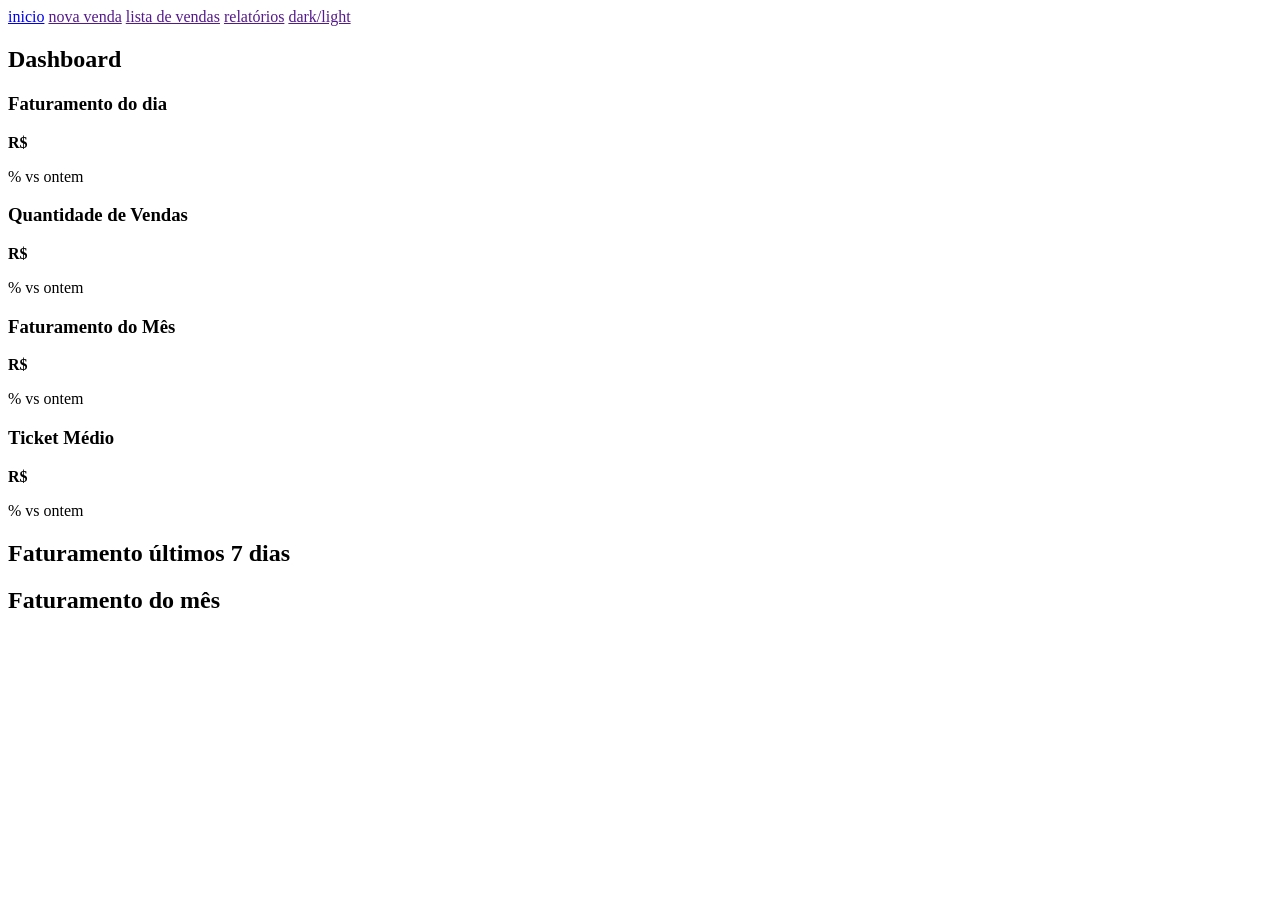
==== index.html @ bfa8e254 "conteúdo" ====
<!DOCTYPE html>
<html lang="pt-br">
<head>
    <meta charset="UTF-8">
    <meta name="viewport" content="width=device-width, initial-scale=1.0">
    <title>Silk Vendas</title>

    <link rel="preconnect" href="https://fonts.googleapis.com">
    <link rel="preconnect" href="https://fonts.gstatic.com" crossorigin>

    <link href="https://fonts.googleapis.com/css2?family=Poppins:wght@300;400;500;600;700&display=swap" rel="stylesheet">

</head>
<body>
    <main class="dashboard">
        <!-- SIDEBAR -->
         <aside class="sidebar">
            <a href="index.html">inicio</a>

            <a href="">nova venda</a>

            <a href="">lista de vendas</a>

            <a href="">relatórios</a>

            <a href="">dark/light</a>
         </aside>

         <section class="content">
            <header class="topbar">
                <h1>Dashboard</h1>
            </header>

            <!-- CARDS -->
            <section class="cards">
                <div class="card">
                    <h3>Faturamento do dia</h3>
                    <strong>R$</strong>
                    <p>% vs ontem</p>
                </div>

                <div class="card">
                    <h3>Quantidade de Vendas</h3>
                    <strong>R$</strong>
                    <p>% vs ontem</p>
                </div>

                <div class="card">
                    <h3>Faturamento do Mês</h3>
                    <strong>R$</strong>
                    <p>% vs ontem</p>
                </div>

                <div class="card">
                    <h3>Ticket Médio</h3>
                    <strong>R$</strong>
                    <p>% vs ontem</p>
                </div>
            </section>

            <!-- GRÁFICOS -->
            <section class="charts">
                <div class="chart">
                    <h2>Faturamento últimos 7 dias</h2>
                </div>

                <div class="chart">
                    <h2>Faturamento do mês</h2>
                </div>
            </section>
         </section>
    </main>
</body>
</html>
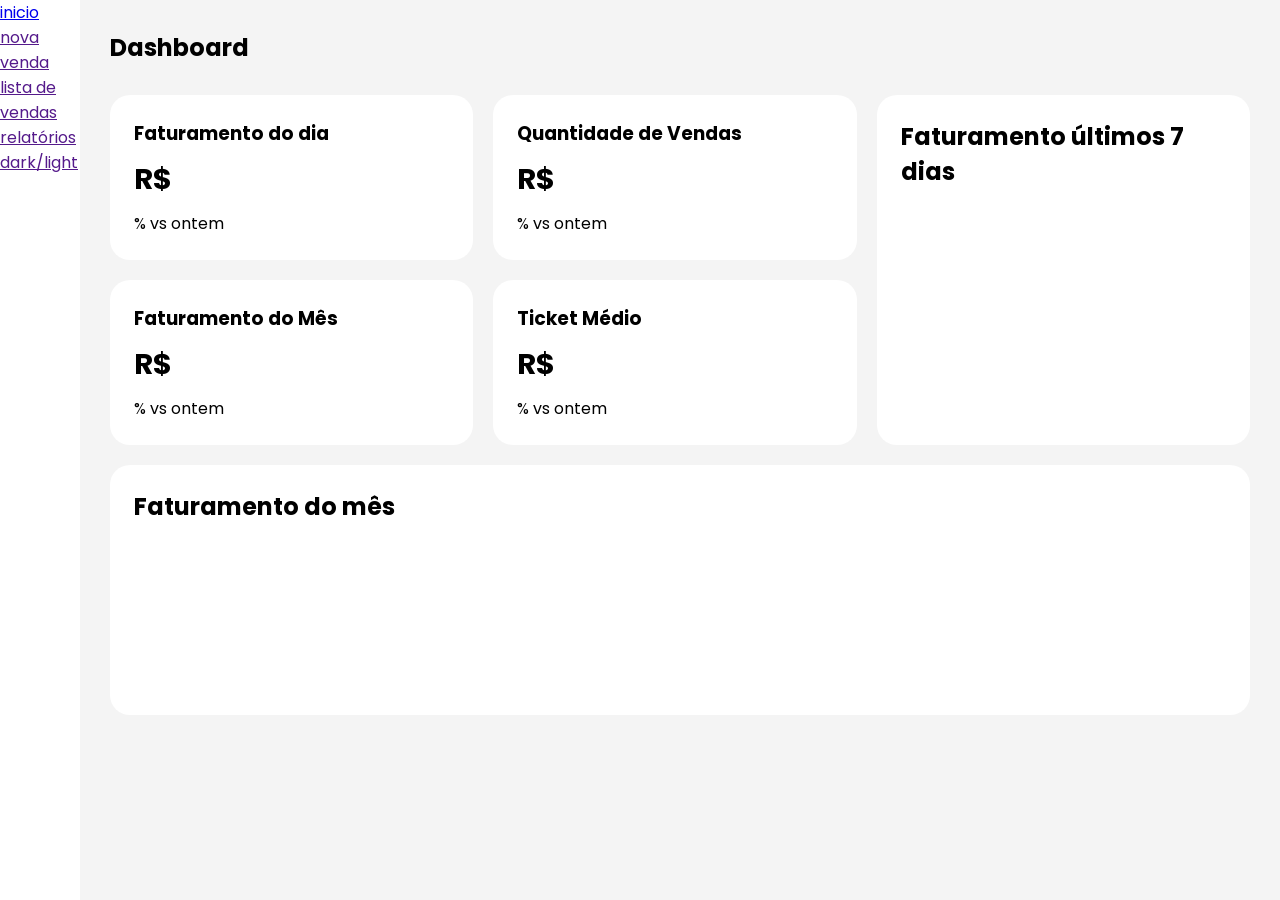
==== commit 214bd6fa: "css" ====
--- a/index.html
+++ b/index.html
@@ -10,6 +10,7 @@
 
     <link href="https://fonts.googleapis.com/css2?family=Poppins:wght@300;400;500;600;700&display=swap" rel="stylesheet">
 
+    <link rel="stylesheet" href="estilos/dashboard.css">
 </head>
 <body>
     <main class="dashboard">
@@ -31,40 +32,36 @@
                 <h1>Dashboard</h1>
             </header>
 
-            <!-- CARDS -->
-            <section class="cards">
-                <div class="card">
-                    <h3>Faturamento do dia</h3>
-                    <strong>R$</strong>
-                    <p>% vs ontem</p>
-                </div>
+            <section class="dashboard-grid">
+                <!-- CARDS -->
+                <section class="cards">
+                    <div class="card">
+                        <h3>Faturamento do dia</h3>
+                        <strong>R$</strong>
+                        <p>% vs ontem</p>
+                    </div>
+                    <div class="card">
+                        <h3>Quantidade de Vendas</h3>
+                        <strong>R$</strong>
+                        <p>% vs ontem</p>
+                    </div>
+                    <div class="card">
+                        <h3>Faturamento do Mês</h3>
+                        <strong>R$</strong>
+                        <p>% vs ontem</p>
+                    </div>
+                    <div class="card">
+                        <h3>Ticket Médio</h3>
+                        <strong>R$</strong>
+                        <p>% vs ontem</p>
+                    </div>
+                </section>
 
-                <div class="card">
-                    <h3>Quantidade de Vendas</h3>
-                    <strong>R$</strong>
-                    <p>% vs ontem</p>
-                </div>
-
-                <div class="card">
-                    <h3>Faturamento do Mês</h3>
-                    <strong>R$</strong>
-                    <p>% vs ontem</p>
-                </div>
-
-                <div class="card">
-                    <h3>Ticket Médio</h3>
-                    <strong>R$</strong>
-                    <p>% vs ontem</p>
-                </div>
-            </section>
-
-            <!-- GRÁFICOS -->
-            <section class="charts">
-                <div class="chart">
+                <!-- GRÁFICOS -->
+                <div class="chart week-chart">
                     <h2>Faturamento últimos 7 dias</h2>
                 </div>
-
-                <div class="chart">
+                <div class="chart month-chart">
                     <h2>Faturamento do mês</h2>
                 </div>
             </section>
--- a/estilos/dashboard.css
+++ b/estilos/dashboard.css
@@ -0,0 +1,118 @@
+* {
+    margin: 0;
+    padding: 0;
+    box-sizing: border-box;
+}
+
+body {
+    min-height: 100vh;
+    background: #80808015;
+    font-family: 'Poppins', sans-serif;
+}
+
+.dashboard {
+    display: flex;
+    min-height: 100vh;
+}
+
+.sidebar {
+    width: 80px;
+    background-color: white;
+}
+
+.content {
+    flex: 1;
+    padding: 30px;
+}
+
+.topbar {
+    margin-bottom: 30px;
+}
+
+.dashboard-grid {
+    display: grid;
+    grid-template-columns: 2fr 1fr;
+    grid-template-areas: 
+        "cards week"
+        "month month";
+    gap: 20px;
+}
+
+.cards {
+    display: grid;
+    grid-template-columns: repeat(2, 1fr);
+    gap: 20px;
+
+    grid-area: cards;
+}
+
+.card, .chart {
+    background-color: white;
+    padding: 24px;
+    border-radius: 20px;
+}
+
+.card strong {
+    display: block;
+    font-size: 1.8rem;
+    margin: 10px 0;
+}
+
+.charts {
+    display: grid;
+    gap: 20px;
+    margin-top: 20px;
+}
+
+.chart {
+    min-height: 250px;
+}
+
+.week-chart {
+    grid-area: week;
+    min-height: 100%;
+}
+.month-chart {
+    grid-area: month;
+}
+
+/* MOBILE */
+@media (max-width: 800px) {
+    .dashboard {
+        flex-direction: column;
+    }
+
+    .sidebar {
+        width: 100%;
+        height: 60px;
+
+        display: flex;
+        align-items: center;
+        justify-content: center;
+        gap: 10px;
+    }
+
+    .content {
+        padding: 20px;
+    }
+
+    .dashboard-grid {
+        grid-template-columns: 1fr;
+        grid-template-areas: 
+            "cards"
+            "week"
+            "month";
+    }
+
+    .cards {
+        grid-template-columns: 1fr;
+    }
+
+    .card strong {
+        font-size: 1.5rem;
+    }
+
+    .chart {
+        min-height: 220px;
+    }
+}
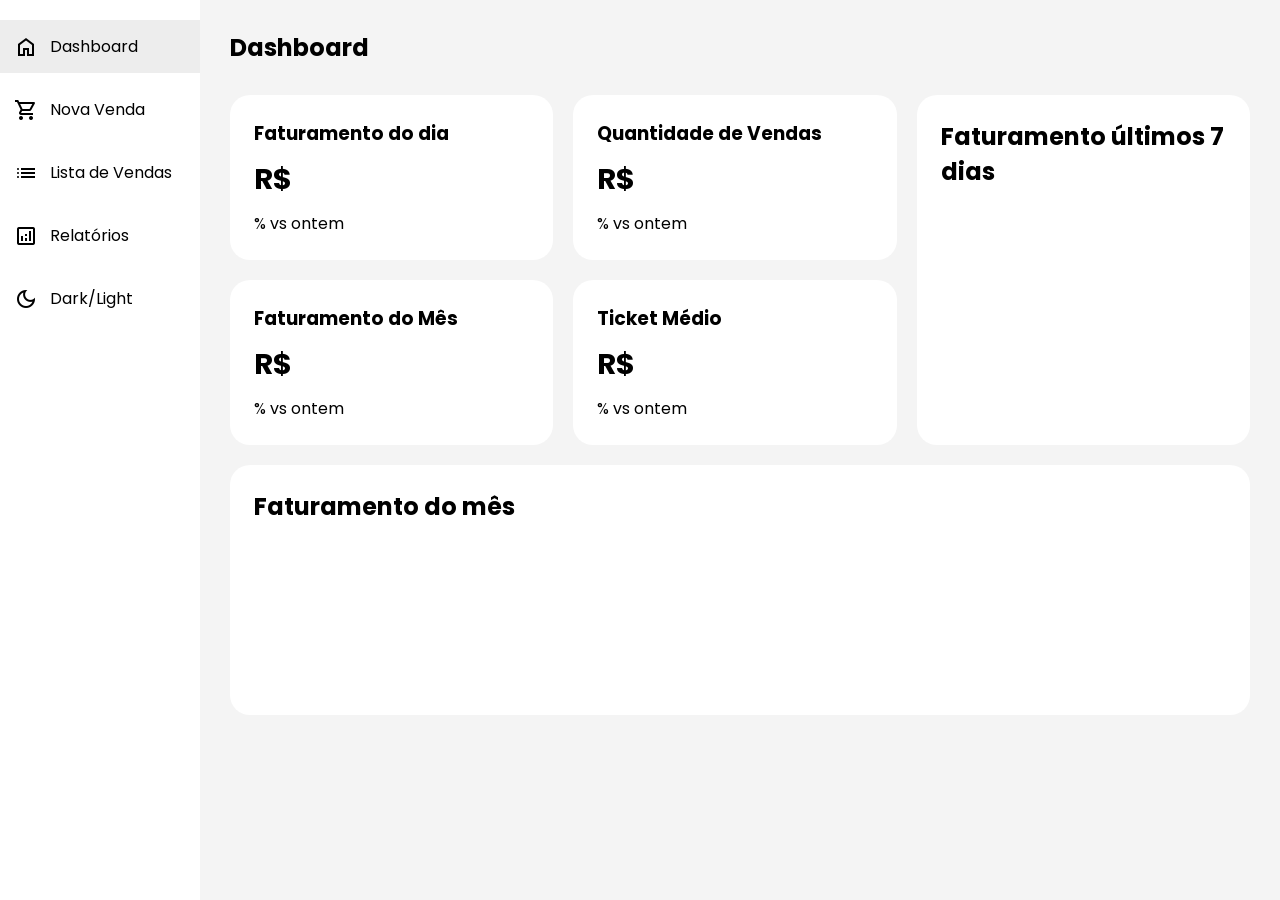
==== commit 1ace0642: "menu css" ====
--- a/index.html
+++ b/index.html
@@ -11,25 +11,70 @@
     <link href="https://fonts.googleapis.com/css2?family=Poppins:wght@300;400;500;600;700&display=swap" rel="stylesheet">
 
     <link rel="stylesheet" href="estilos/dashboard.css">
+
+    <link rel="stylesheet" href="https://fonts.googleapis.com/css2?family=Material+Symbols+Outlined" />
 </head>
+
 <body>
     <main class="dashboard">
-        <!-- SIDEBAR -->
+        
+         <div class="overlay"></div>
+         
+         <!-- SIDEBAR -->
          <aside class="sidebar">
-            <a href="index.html">inicio</a>
+            <!-- BOTÃO DE FECHAR MENU -->
+            <button class="close-btn">
+                <span class="material-symbols-outlined">
+                    close
+                </span>
+            </button>
 
-            <a href="">nova venda</a>
+            <a href="index.html" class="active"> 
+                <span class="material-symbols-outlined">
+                    home
+                </span> 
+                Dashboard
+            </a>
 
-            <a href="">lista de vendas</a>
+            <a href=""> 
+                <span class="material-symbols-outlined">
+                    shopping_cart
+                </span> 
+                Nova Venda
+            </a>
 
-            <a href="">relatórios</a>
+            <a href=""> 
+                <span class="material-symbols-outlined">
+                    list
+                </span> 
+                Lista de Vendas
+            </a>
 
-            <a href="">dark/light</a>
+            <a href=""> 
+                <span class="material-symbols-outlined">
+                    analytics
+                </span> 
+                Relatórios
+            </a>
+
+            <a href=""> 
+                <span class="material-symbols-outlined">
+                    dark_mode
+                </span> 
+                Dark/Light
+            </a>
          </aside>
 
          <section class="content">
             <header class="topbar">
                 <h1>Dashboard</h1>
+
+                <!-- BOTÃO MENU HAMBURGUER -->
+                <button class="menu-btn">
+                    <span class="material-symbols-outlined">
+                        menu
+                    </span>
+                </button>
             </header>
 
             <section class="dashboard-grid">
@@ -67,5 +112,35 @@
             </section>
          </section>
     </main>
+
+    <script>
+        // BOTÃO MENU
+        const menuBtn = document.querySelector('.menu-btn');
+        const closeBtn = document.querySelector('.close-btn');
+        const sidebar = document.querySelector('.sidebar');
+        const overlay = document.querySelector('.overlay');
+        const sidebarLinks = document.querySelectorAll('.sidebar a');
+
+        // ABRIR MENU
+        menuBtn.addEventListener('click', () => {
+            sidebar.classList.add('active');
+            
+            overlay.classList.add('active');
+        });
+
+        // FECHAR MENU
+        function closeMenu() {
+            sidebar.classList.remove('active');
+            overlay.classList.remove('active');
+        }
+
+        closeBtn.addEventListener('click', closeMenu); // botão x
+
+        overlay.addEventListener('click', closeMenu); // clicar fora
+
+        sidebarLinks.forEach(link => { // clicar nos links
+            link.addEventListener('click', closeMenu);
+        });
+    </script>
 </body>
 </html>
--- a/estilos/dashboard.css
+++ b/estilos/dashboard.css
@@ -16,8 +16,40 @@
 }
 
 .sidebar {
-    width: 80px;
+    display: flex;
+    flex-direction: column;
+    gap: 10px;
+
+    width: 200px;
+    padding-top: 20px;
     background-color: white;
+}
+
+.sidebar a {
+    display: flex;
+    align-items: center;
+    gap: 12px;
+
+    width: 100%;
+
+    text-decoration: none;
+    color: black;
+    padding: 14px;
+
+    transition: .3s;
+}
+
+.sidebar a:hover {
+    background: #80808015;
+    color: #1b0d33;
+}
+
+.sidebar a.active {
+    background: #80808024;
+}
+
+.menu-btn, .close-btn {
+    display: none;
 }
 
 .content {
@@ -82,14 +114,64 @@
         flex-direction: column;
     }
 
+    .topbar {
+        display: flex;
+        justify-content: space-between;
+    }
+
+    .menu-btn {
+        display: block;
+
+        border: none;
+        background: transparent;
+
+        width: 45px;
+        height: 45px;
+
+        font-size: 1.4rem;
+        cursor: pointer;
+    }
+
+    .overlay {
+        position: fixed;
+        inset: 0;
+
+        background-color: rgba(0,0,0,0.4);
+
+        opacity: 0;
+        visibility: hidden;
+
+        transition: .3s;
+
+        z-index: 998;
+    }
+
+    .overlay.active {
+        opacity: 1;
+        visibility: visible;
+    }
+
     .sidebar {
-        width: 100%;
-        height: 60px;
+        position: fixed;
+        top: 0;
+        right: -260px;
+
+        width: 250px;
+        height: 100vh;
+        padding-top: 30px;
+
+        box-shadow: 1px 1px 10px #0000001f;
 
         display: flex;
-        align-items: center;
-        justify-content: center;
-        gap: 10px;
+        flex-direction: column;
+        /* gap: 20px; */
+
+        transition: .3s;
+        z-index: 999;
+    }
+
+    .sidebar.active {
+        right: 0;
     }
 
     .content {
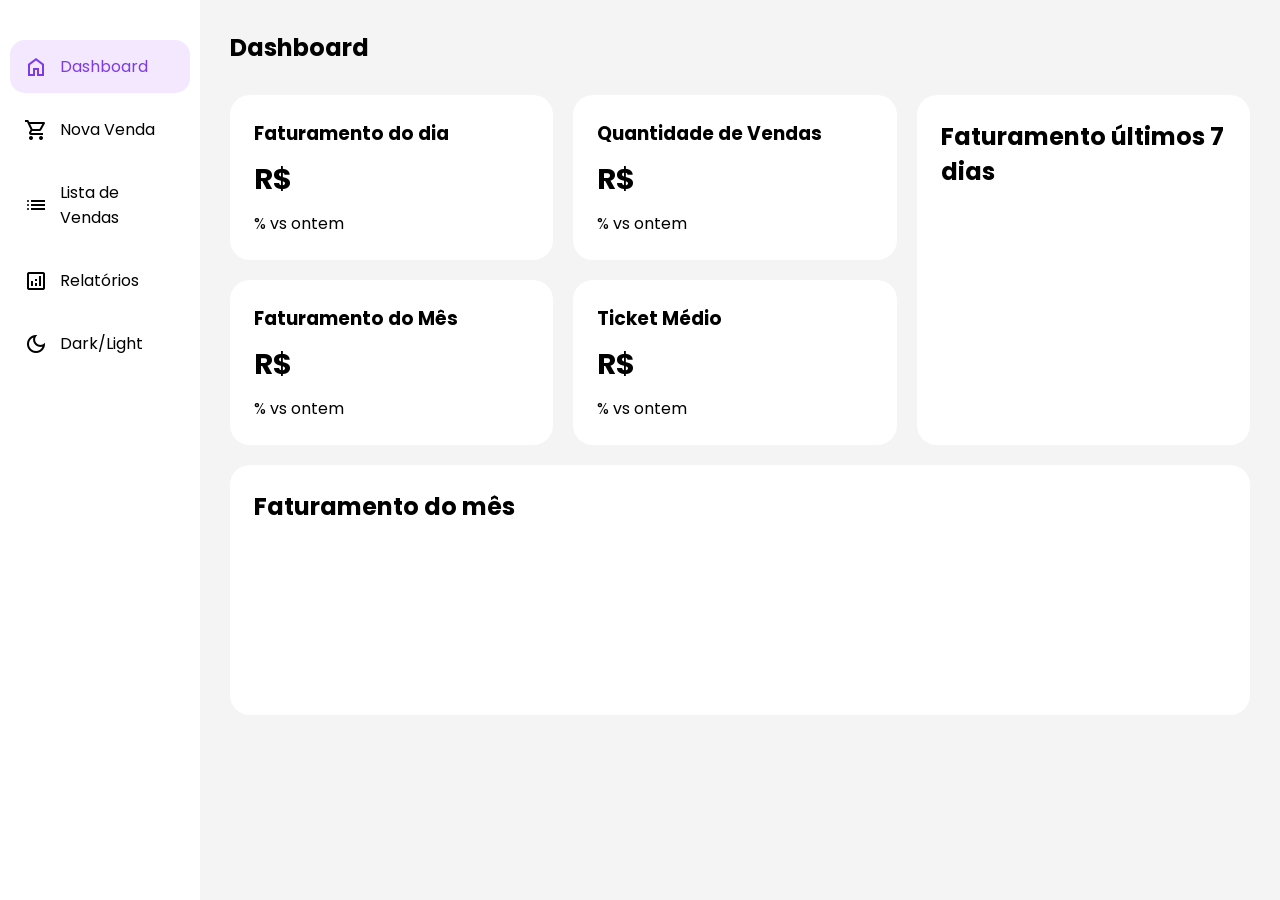
==== commit e8346b58: "js pasta" ====
--- a/index.html
+++ b/index.html
@@ -10,7 +10,8 @@
 
     <link href="https://fonts.googleapis.com/css2?family=Poppins:wght@300;400;500;600;700&display=swap" rel="stylesheet">
 
-    <link rel="stylesheet" href="estilos/dashboard.css">
+    <link rel="stylesheet" href="styles/geral.css">
+    <link rel="stylesheet" href="styles/dashboard.css">
 
     <link rel="stylesheet" href="https://fonts.googleapis.com/css2?family=Material+Symbols+Outlined" />
 </head>
@@ -36,7 +37,7 @@
                 Dashboard
             </a>
 
-            <a href=""> 
+            <a href="pages/new-sale.html"> 
                 <span class="material-symbols-outlined">
                     shopping_cart
                 </span> 
@@ -113,34 +114,6 @@
          </section>
     </main>
 
-    <script>
-        // BOTÃO MENU
-        const menuBtn = document.querySelector('.menu-btn');
-        const closeBtn = document.querySelector('.close-btn');
-        const sidebar = document.querySelector('.sidebar');
-        const overlay = document.querySelector('.overlay');
-        const sidebarLinks = document.querySelectorAll('.sidebar a');
-
-        // ABRIR MENU
-        menuBtn.addEventListener('click', () => {
-            sidebar.classList.add('active');
-            
-            overlay.classList.add('active');
-        });
-
-        // FECHAR MENU
-        function closeMenu() {
-            sidebar.classList.remove('active');
-            overlay.classList.remove('active');
-        }
-
-        closeBtn.addEventListener('click', closeMenu); // botão x
-
-        overlay.addEventListener('click', closeMenu); // clicar fora
-
-        sidebarLinks.forEach(link => { // clicar nos links
-            link.addEventListener('click', closeMenu);
-        });
-    </script>
+    <script src="js/ui/menu.js" defer></script>
 </body>
 </html>
--- a/styles/geral.css
+++ b/styles/geral.css
@@ -0,0 +1,130 @@
+* {
+    margin: 0;
+    padding: 0;
+    box-sizing: border-box;
+}
+
+body {
+    min-height: 100vh;
+    background: #80808015;
+    font-family: 'Poppins', sans-serif;
+}
+
+main {
+    display: flex;
+    min-height: 100vh;
+}
+
+.content {
+    flex: 1;
+    padding: 30px;
+}
+
+.topbar {
+    margin-bottom: 30px;
+}
+
+.sidebar {
+    display: flex;
+    flex-direction: column;
+    gap: 10px;
+
+    width: 200px;
+    padding: 40px 10px;
+    background-color: white;
+}
+
+.sidebar a {
+    display: flex;
+    align-items: center;
+    gap: 12px;
+
+    width: 100%;
+
+    text-decoration: none;
+    color: black;
+    padding: 14px;
+    border-radius: 15px;
+
+    transition: .3s;
+}
+
+.sidebar a:hover, .sidebar a.active {
+    background: #f3e8ff;
+    color: #7c3aed;
+}
+
+.menu-btn, .close-btn {
+    display: none;
+}
+
+/* MOBILE */
+@media (max-width: 800px) {
+    /* main {
+        flex-direction: column;
+    } */
+
+    .topbar {
+        display: flex;
+        justify-content: space-between;
+    }
+
+    .content {
+        padding: 20px;
+    }
+
+    .menu-btn {
+        display: block;
+
+        border: none;
+        background: transparent;
+
+        width: 45px;
+        height: 45px;
+
+        font-size: 1.4rem;
+        cursor: pointer;
+    }
+
+    .overlay {
+        position: fixed;
+        inset: 0;
+
+        background-color: rgba(0,0,0,0.4);
+
+        opacity: 0;
+        visibility: hidden;
+
+        transition: .3s;
+
+        z-index: 998;
+    }
+
+    .overlay.active {
+        opacity: 1;
+        visibility: visible;
+    }
+
+    .sidebar {
+        position: fixed;
+        top: 0;
+        right: -260px;
+
+        width: 250px;
+        height: 100vh;
+        padding-top: 30px;
+
+        box-shadow: 1px 1px 10px #0000001f;
+
+        display: flex;
+        flex-direction: column;
+        /* gap: 20px; */
+
+        transition: .3s;
+        z-index: 999;
+    }
+
+    .sidebar.active {
+        right: 0;
+    }
+}
--- a/styles/dashboard.css
+++ b/styles/dashboard.css
@@ -0,0 +1,71 @@
+.dashboard-grid {
+    display: grid;
+    grid-template-columns: 2fr 1fr;
+    grid-template-areas: 
+        "cards week"
+        "month month";
+    gap: 20px;
+}
+
+.cards {
+    display: grid;
+    grid-template-columns: repeat(2, 1fr);
+    gap: 20px;
+
+    grid-area: cards;
+}
+
+.card, .chart {
+    background-color: white;
+    padding: 24px;
+    border-radius: 20px;
+}
+
+.card strong {
+    display: block;
+    font-size: 1.8rem;
+    margin: 10px 0;
+}
+
+.charts {
+    display: grid;
+    gap: 20px;
+    margin-top: 20px;
+}
+
+.chart {
+    min-height: 250px;
+}
+
+.week-chart {
+    grid-area: week;
+    min-height: 100%;
+}
+.month-chart {
+    grid-area: month;
+}
+
+/* MOBILE */
+@media (max-width: 800px) {
+    
+
+    .dashboard-grid {
+        grid-template-columns: 1fr;
+        grid-template-areas: 
+            "cards"
+            "week"
+            "month";
+    }
+
+    .cards {
+        grid-template-columns: 1fr;
+    }
+
+    .card strong {
+        font-size: 1.5rem;
+    }
+
+    .chart {
+        min-height: 220px;
+    }
+}
